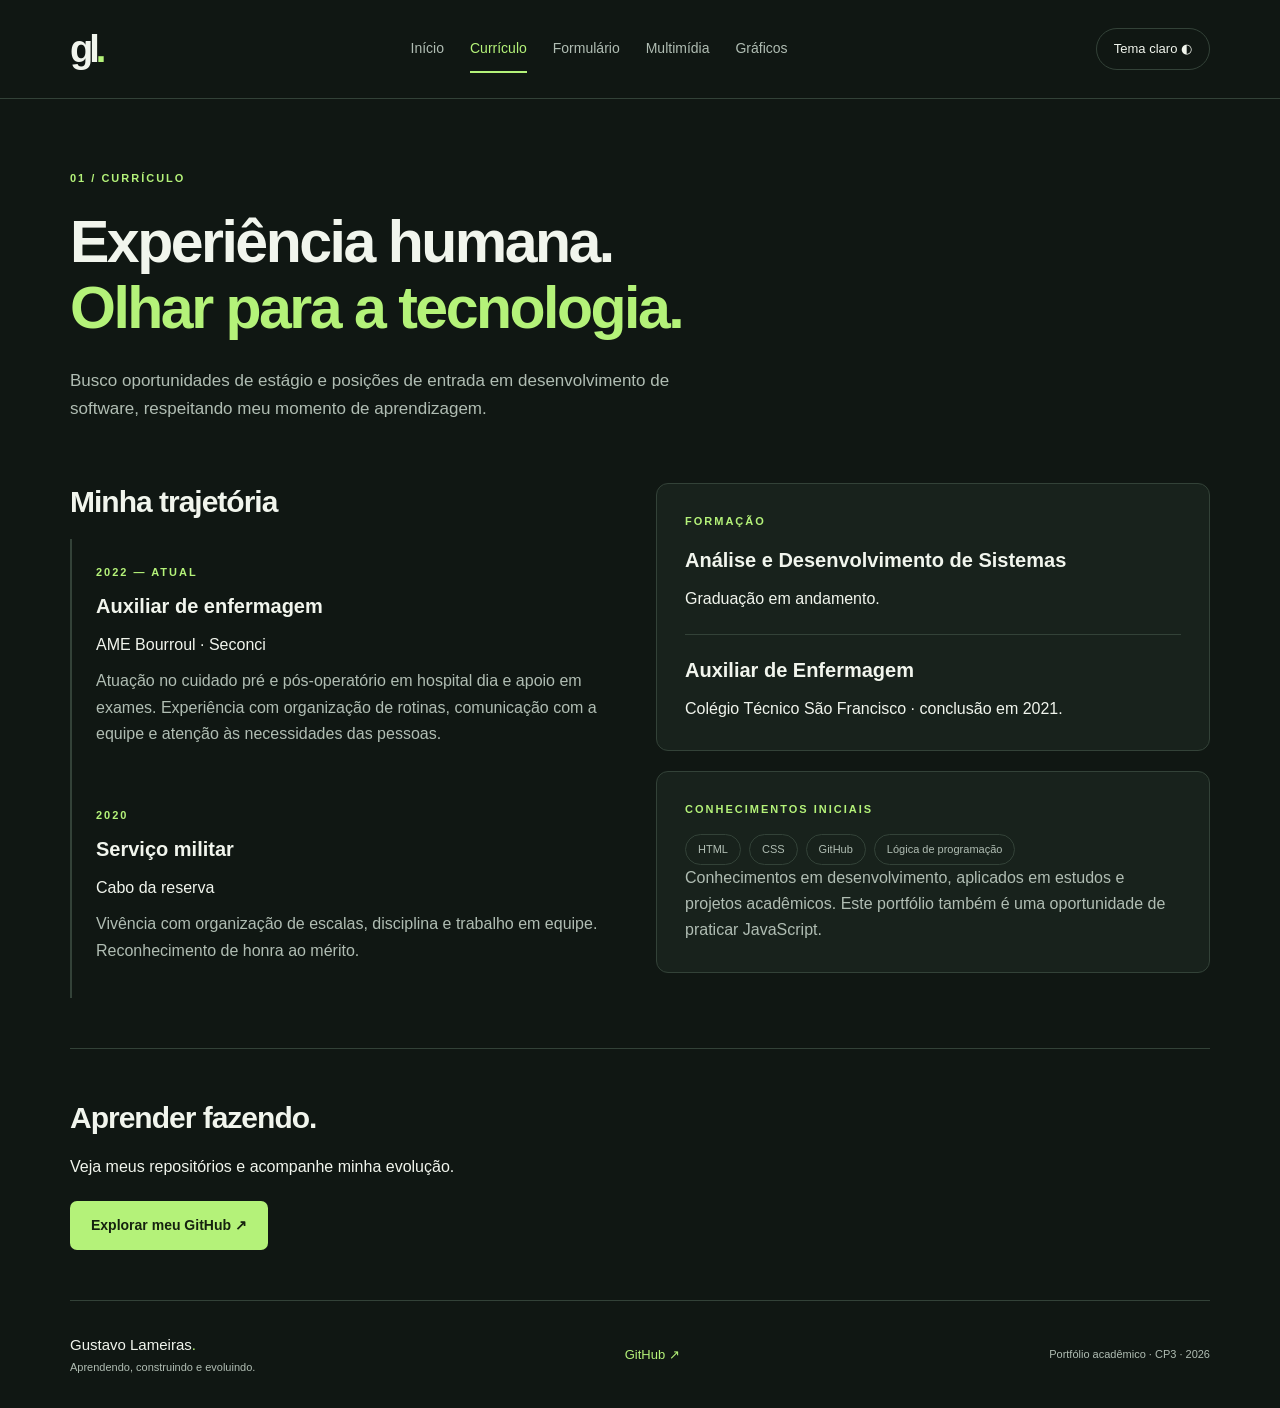
==== curriculo.html @ 5cb18501 "Construir cinco páginas responsivas com navegação e conteúdo acessível" ====
<!DOCTYPE html>
<html lang="pt-BR"><head><meta charset="UTF-8"><meta name="viewport" content="width=device-width, initial-scale=1.0"><meta name="description" content="Portfólio acadêmico de Gustavo Lameiras: trajetória, estudos e experiências em desenvolvimento web."><meta name="color-scheme" content="dark light"><title>Currículo | Gustavo Lameiras</title><link rel="icon" href="assets/favicon.svg" type="image/svg+xml"><link rel="stylesheet" href="css/estilos.css"><script src="js/scripts.js" defer></script></head>
<body><a class="skip" href="#conteudo">Pular para o conteúdo</a><header class="site-header"><div class="wrap header-inner"><a class="brand" href="index.html" aria-label="Gustavo Lameiras, início">gl<span>.</span></a><nav aria-label="Menu principal"><a href="index.html" >Início</a><a href="curriculo.html" aria-current="page">Currículo</a><a href="formulario.html" >Formulário</a><a href="multimidia.html" >Multimídia</a><a href="graficos.html" >Gráficos</a></nav><button id="tema" class="theme" type="button" aria-pressed="false">Tema claro ◐</button></div></header><main id="conteudo" class="wrap"><section class="page-intro"><p class="eyebrow">01 / CURRÍCULO</p><h1>Experiência humana.<br><em>Olhar para a tecnologia.</em></h1><p class="lead">Busco oportunidades de estágio e posições de entrada em desenvolvimento de software, respeitando meu momento de aprendizagem.</p></section><div class="two-columns"><section><h2>Minha trajetória</h2><article class="timeline"><p class="eyebrow">2022 — ATUAL</p><h3>Auxiliar de enfermagem</h3><p>AME Bourroul · Seconci</p><p class="muted">Atuação no cuidado pré e pós-operatório em hospital dia e apoio em exames. Experiência com organização de rotinas, comunicação com a equipe e atenção às necessidades das pessoas.</p></article><article class="timeline"><p class="eyebrow">2020</p><h3>Serviço militar</h3><p>Cabo da reserva</p><p class="muted">Vivência com organização de escalas, disciplina e trabalho em equipe. Reconhecimento de honra ao mérito.</p></article></section><aside><section class="panel"><p class="eyebrow">FORMAÇÃO</p><h3>Análise e Desenvolvimento de Sistemas</h3><p>Graduação em andamento.</p><hr><h3>Auxiliar de Enfermagem</h3><p>Colégio Técnico São Francisco · conclusão em 2021.</p></section><section class="panel"><p class="eyebrow">CONHECIMENTOS INICIAIS</p><div class="tags"><span>HTML</span><span>CSS</span><span>GitHub</span><span>Lógica de programação</span></div><p class="muted">Conhecimentos em desenvolvimento, aplicados em estudos e projetos acadêmicos. Este portfólio também é uma oportunidade de praticar JavaScript.</p></section></aside></div><section class="callout"><h2>Aprender fazendo.</h2><p>Veja meus repositórios e acompanhe minha evolução.</p><a class="button" href="https://github.com/glameiras" target="_blank" rel="noopener noreferrer">Explorar meu GitHub ↗</a></section></main><footer class="wrap footer"><span>Gustavo Lameiras<span class="accent">.</span><small>Aprendendo, construindo e evoluindo.</small></span><a href="https://github.com/glameiras" target="_blank" rel="noopener noreferrer">GitHub ↗</a><small>Portfólio acadêmico · CP3 · 2026</small></footer><p id="storage-status" class="wrap muted" role="status"></p></body></html>
---- css/estilos.css ----
/* Paleta compartilhada por todas as páginas. */
:root{color-scheme:dark;--bg:#101713;--surface:#18221c;--text:#f1f5ed;--muted:#b0bdb3;--accent:#b4f279;--line:#334238;--button-text:#15220f;--error:#ffaaa3}
:root[data-tema="claro"]{color-scheme:light;--bg:#f5f7f0;--surface:#fff;--text:#19251c;--muted:#526354;--accent:#32651c;--line:#d0dbcb;--button-text:#fff;--error:#a52323}
*{box-sizing:border-box}body{margin:0;background:var(--bg);color:var(--text);font-family:Arial,Helvetica,sans-serif;line-height:1.65}a{color:inherit;text-decoration:none}button,input,textarea,select{font:inherit}button,a,input,textarea,select{-webkit-tap-highlight-color:transparent}a:focus-visible,button:focus-visible,input:focus-visible,textarea:focus-visible,select:focus-visible{outline:3px solid var(--accent);outline-offset:5px}button{cursor:pointer}.wrap{width:min(1140px,calc(100% - 64px));margin:auto}.site-header{border-bottom:1px solid var(--line)}.header-inner{min-height:98px;display:flex;align-items:center;gap:40px}.brand{font-size:38px;letter-spacing:-4px;font-weight:800}.brand span,.accent{color:var(--accent)}nav{display:flex;gap:26px;flex:1;justify-content:center}nav a{color:var(--muted);font-size:14px;padding:10px 0}nav a:hover,nav a[aria-current]{color:var(--accent)}nav a[aria-current]{box-shadow:0 2px var(--accent)}.theme{border:1px solid var(--line);background:transparent;color:var(--text);border-radius:30px;padding:9px 17px;font-size:13px;white-space:nowrap}.hero{padding:90px 0 76px;display:grid;grid-template-columns:1.45fr 1fr;gap:50px;align-items:center}.eyebrow{font-size:11px;font-weight:700;letter-spacing:2px;color:var(--accent);margin:0 0 22px}.dot{display:inline-block;width:7px;height:7px;background:var(--accent);border-radius:50%;margin-right:7px}h1{font-size:clamp(36px,4.7vw,59px);line-height:1.12;letter-spacing:-2.5px;margin:0 0 26px}h1 em{font-style:normal;color:var(--accent)}h2{font-size:30px;line-height:1.25;letter-spacing:-1px;margin:0 0 18px}h3{font-size:20px;line-height:1.35;margin:12px 0}p{margin:0 0 20px}.lead{font-size:17px;color:var(--muted);max-width:650px}.actions{display:flex;gap:23px;align-items:center;margin:30px 0;flex-wrap:wrap}.button{display:inline-block;background:var(--accent);color:var(--button-text);border:0;padding:13px 21px;border-radius:7px;font-weight:700;font-size:14px}.button:hover{filter:brightness(.92)}.text-link{font-size:14px;font-weight:700;border-bottom:1px solid var(--line);padding:5px 0}.tags{display:flex;gap:8px;flex-wrap:wrap}.tags span{font-size:11px;color:var(--muted);border:1px solid var(--line);padding:5px 12px;border-radius:30px}.code-card{background:var(--surface);border:1px solid var(--line);border-radius:14px;box-shadow:15px 15px 0 color-mix(in srgb,var(--accent) 5%,transparent);transform:rotate(2deg);overflow:hidden}.code-top,.code-bottom{padding:16px 22px;font-size:11px;color:var(--muted)}.code-top{border-bottom:1px solid var(--line);display:flex;gap:25px}.code-top span{letter-spacing:3px;color:var(--accent)}pre{font-size:12px;line-height:2;padding:22px;margin:0;white-space:pre-wrap}.code-bottom{border-top:1px solid var(--line)}.muted{color:var(--muted)}.section{padding:48px 0}.section-heading{display:flex;justify-content:space-between;align-items:end;gap:28px}.section-heading .eyebrow{margin-bottom:12px}.section-heading>p{font-size:13px}.cards{display:grid;grid-template-columns:repeat(3,1fr);gap:18px;margin-top:24px}.card,.panel{background:var(--surface);border:1px solid var(--line);border-radius:12px;padding:28px}.card{transition:transform .2s,border-color .2s}.card:hover{transform:translateY(-4px);border-color:var(--accent)}.card p{color:var(--muted);font-size:14px;margin-bottom:0}.number{display:block;color:var(--accent);font-size:13px;margin-bottom:28px}.callout{border-top:1px solid var(--line);padding:50px 0;margin-top:40px}.footer{border-top:1px solid var(--line);padding:32px 0;display:flex;align-items:center;justify-content:space-between;gap:24px;font-size:15px}.footer small{display:block;font-size:11px;color:var(--muted)}.footer a{color:var(--accent);font-size:13px}.page-intro{padding:70px 0 40px}.two-columns{display:grid;grid-template-columns:1fr 1fr;gap:32px;margin-bottom:50px}.panel+.panel{margin-top:20px}.panel .eyebrow{margin-bottom:16px}.panel p:last-child{margin-bottom:0}.timeline{padding:24px 0 24px 24px;border-left:2px solid var(--line)}.timeline .eyebrow{margin-bottom:12px}.timeline p{margin-bottom:10px}hr{border:0;border-top:1px solid var(--line);margin:22px 0}.form-layout{grid-template-columns:1.3fr 1fr}.form-layout>aside{padding:30px}.small-note{padding-top:30px;margin-top:32px;border-top:1px solid var(--line);font-size:14px;color:var(--muted)}label{display:block;font-size:14px;font-weight:700;margin:18px 0 7px}input,select,textarea{display:block;width:100%;border:1px solid var(--line);border-radius:6px;background:var(--bg);color:var(--text);padding:12px}textarea{resize:vertical}input::placeholder,textarea::placeholder{color:var(--muted)}.error{display:block;color:var(--error);font-size:13px;min-height:22px}form button{margin-top:18px}#form-feedback{margin-top:18px}#form-feedback.success{color:var(--accent)}#form-feedback.failure{color:var(--error)}[aria-invalid="true"]{border-color:var(--error)}.art{margin:0 0 32px;padding:18px}.art img{display:block;width:100%;height:auto;border-radius:8px}figcaption{font-size:12px;color:var(--muted);padding:12px 8px 0}#som-status{font-size:13px;color:var(--muted);margin-top:18px}.bar-chart,canvas{width:100%;height:auto;display:block}.table-scroll{overflow-x:auto}table{border-collapse:collapse;width:100%;font-size:14px}caption{text-align:left;color:var(--muted);margin:12px 0 20px}th,td{text-align:left;border-bottom:1px solid var(--line);padding:16px}thead,tfoot{background:var(--surface)}.skip{position:absolute;left:20px;top:-100px;background:var(--accent);color:var(--button-text);padding:12px;z-index:10}.skip:focus{top:10px}#storage-status{font-size:12px}
@media(max-width:900px){.header-inner{gap:18px;flex-wrap:wrap;padding:18px 0}.brand{margin-right:auto}nav{order:3;flex-basis:100%;justify-content:space-between;gap:12px}.hero{grid-template-columns:1fr;padding-top:50px}.code-card{transform:none;max-width:560px;width:100%}.section-heading{display:block}.two-columns{gap:20px}.form-layout>aside{padding:10px}.cards{gap:12px}.card{padding:22px}}
@media(max-width:600px){.wrap{width:calc(100% - 36px)}nav{flex-wrap:wrap;justify-content:flex-start;gap:6px 19px}nav a{font-size:13px}.hero{gap:32px;padding-bottom:20px}h1{letter-spacing:-1.4px}h2{font-size:26px}.cards,.two-columns{grid-template-columns:1fr}.card{padding:24px}.number{margin-bottom:15px}.page-intro{padding-top:42px}.panel{padding:22px}.footer{align-items:flex-start;flex-wrap:wrap}.footer>small{flex-basis:100%}.section{padding:28px 0}.form-layout>aside{padding:12px 0}th,td{padding:12px;min-width:100px}}
@media(prefers-reduced-motion:reduce){*{transition:none!important;scroll-behavior:auto!important}}
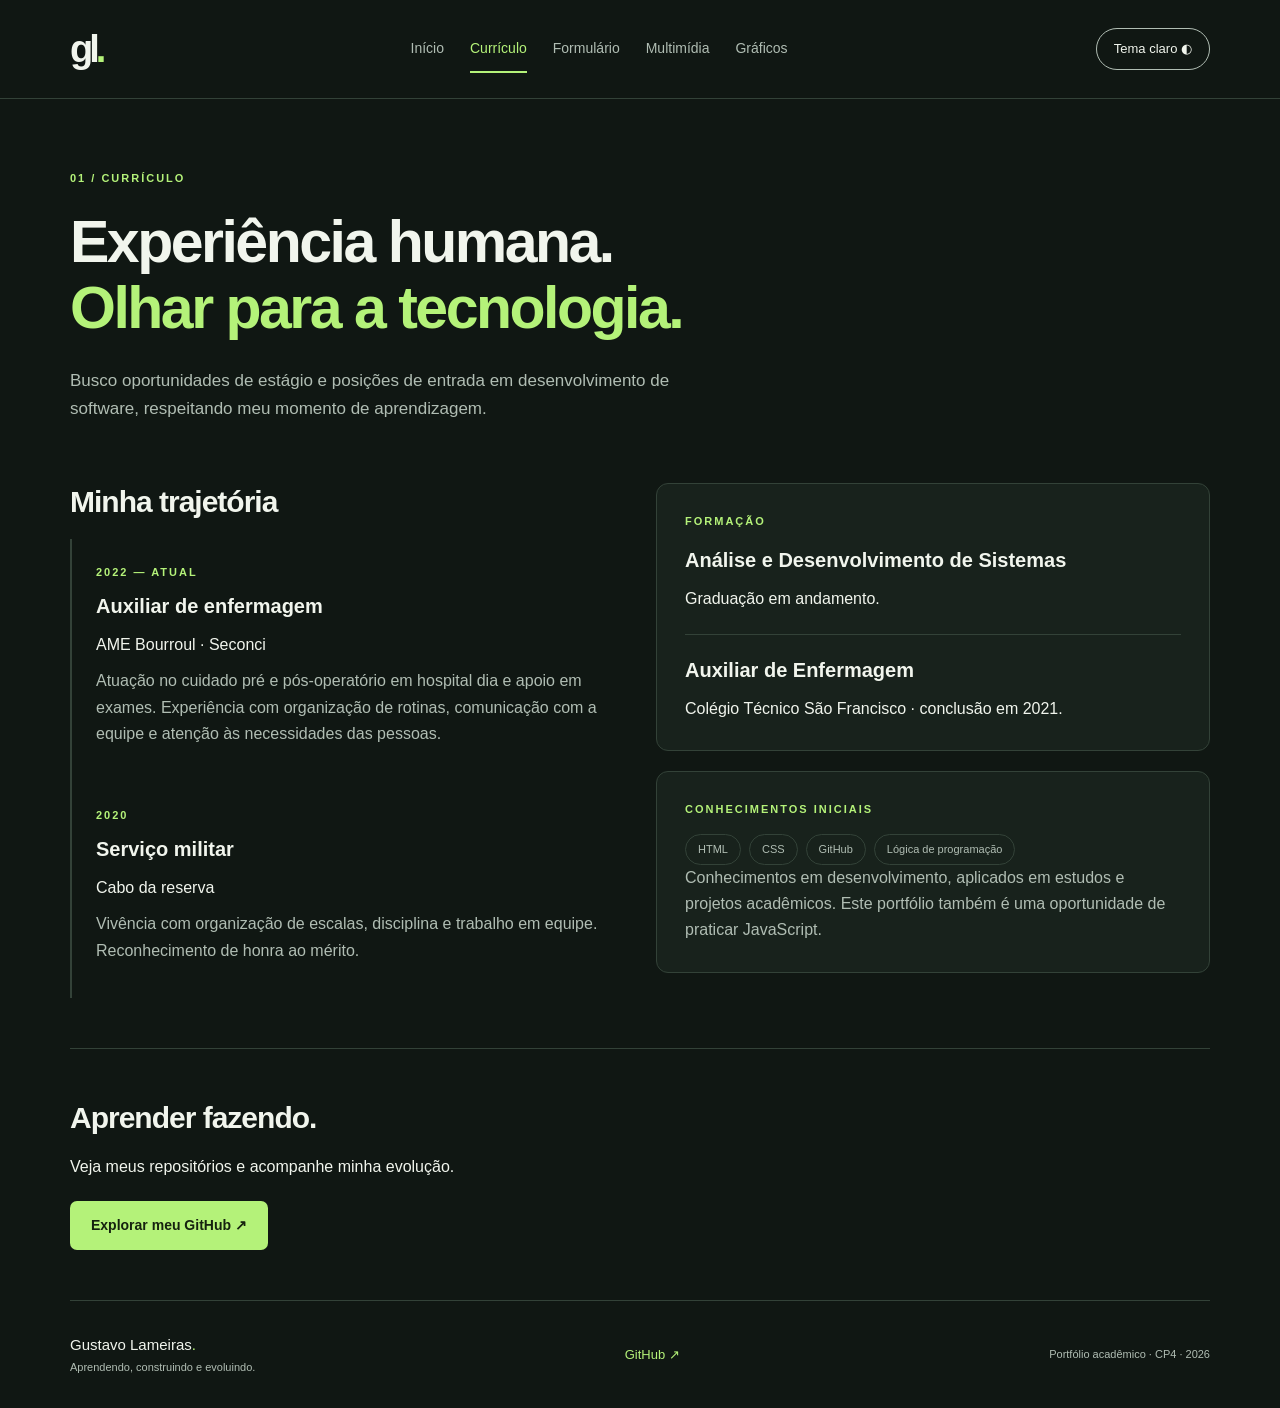
==== commit 095f4a34: "feat: consolidar CP4 com grid Bootstrap, acessibilidade e roteiro de vídeo" ====
--- a/curriculo.html
+++ b/curriculo.html
@@ -1,3 +1,92 @@
 <!DOCTYPE html>
-<html lang="pt-BR"><head><meta charset="UTF-8"><meta name="viewport" content="width=device-width, initial-scale=1.0"><meta name="description" content="Portfólio acadêmico de Gustavo Lameiras: trajetória, estudos e experiências em desenvolvimento web."><meta name="color-scheme" content="dark light"><title>Currículo | Gustavo Lameiras</title><link rel="icon" href="assets/favicon.svg" type="image/svg+xml"><link rel="stylesheet" href="css/estilos.css"><script src="js/scripts.js" defer></script></head>
-<body><a class="skip" href="#conteudo">Pular para o conteúdo</a><header class="site-header"><div class="wrap header-inner"><a class="brand" href="index.html" aria-label="Gustavo Lameiras, início">gl<span>.</span></a><nav aria-label="Menu principal"><a href="index.html" >Início</a><a href="curriculo.html" aria-current="page">Currículo</a><a href="formulario.html" >Formulário</a><a href="multimidia.html" >Multimídia</a><a href="graficos.html" >Gráficos</a></nav><button id="tema" class="theme" type="button" aria-pressed="false">Tema claro ◐</button></div></header><main id="conteudo" class="wrap"><section class="page-intro"><p class="eyebrow">01 / CURRÍCULO</p><h1>Experiência humana.<br><em>Olhar para a tecnologia.</em></h1><p class="lead">Busco oportunidades de estágio e posições de entrada em desenvolvimento de software, respeitando meu momento de aprendizagem.</p></section><div class="two-columns"><section><h2>Minha trajetória</h2><article class="timeline"><p class="eyebrow">2022 — ATUAL</p><h3>Auxiliar de enfermagem</h3><p>AME Bourroul · Seconci</p><p class="muted">Atuação no cuidado pré e pós-operatório em hospital dia e apoio em exames. Experiência com organização de rotinas, comunicação com a equipe e atenção às necessidades das pessoas.</p></article><article class="timeline"><p class="eyebrow">2020</p><h3>Serviço militar</h3><p>Cabo da reserva</p><p class="muted">Vivência com organização de escalas, disciplina e trabalho em equipe. Reconhecimento de honra ao mérito.</p></article></section><aside><section class="panel"><p class="eyebrow">FORMAÇÃO</p><h3>Análise e Desenvolvimento de Sistemas</h3><p>Graduação em andamento.</p><hr><h3>Auxiliar de Enfermagem</h3><p>Colégio Técnico São Francisco · conclusão em 2021.</p></section><section class="panel"><p class="eyebrow">CONHECIMENTOS INICIAIS</p><div class="tags"><span>HTML</span><span>CSS</span><span>GitHub</span><span>Lógica de programação</span></div><p class="muted">Conhecimentos em desenvolvimento, aplicados em estudos e projetos acadêmicos. Este portfólio também é uma oportunidade de praticar JavaScript.</p></section></aside></div><section class="callout"><h2>Aprender fazendo.</h2><p>Veja meus repositórios e acompanhe minha evolução.</p><a class="button" href="https://github.com/glameiras" target="_blank" rel="noopener noreferrer">Explorar meu GitHub ↗</a></section></main><footer class="wrap footer"><span>Gustavo Lameiras<span class="accent">.</span><small>Aprendendo, construindo e evoluindo.</small></span><a href="https://github.com/glameiras" target="_blank" rel="noopener noreferrer">GitHub ↗</a><small>Portfólio acadêmico · CP3 · 2026</small></footer><p id="storage-status" class="wrap muted" role="status"></p></body></html>+<html lang="pt-BR">
+<head>
+<meta charset="UTF-8">
+<meta name="viewport" content="width=device-width, initial-scale=1.0">
+<meta name="description" content="Portfólio acadêmico de Gustavo Lameiras: trajetória, estudos e experiências em desenvolvimento web.">
+<meta name="color-scheme" content="dark light">
+<title>Currículo | Gustavo Lameiras</title>
+<link rel="icon" href="assets/favicon.svg" type="image/svg+xml">
+<link rel="stylesheet" href="css/vendor/bootstrap-grid.min.css">
+<link rel="stylesheet" href="css/estilos.css">
+<script src="js/scripts.js" defer>
+</script>
+</head>
+<body>
+<a class="skip" href="#conteudo">Pular para o conteúdo</a>
+<header class="site-header">
+<div class="wrap header-inner">
+<a class="brand" href="index.html" aria-label="Gustavo Lameiras, início">gl<span>.</span>
+</a>
+<nav aria-label="Menu principal">
+<a href="index.html" >Início</a>
+<a href="curriculo.html" aria-current="page">Currículo</a>
+<a href="formulario.html" >Formulário</a>
+<a href="multimidia.html" >Multimídia</a>
+<a href="graficos.html" >Gráficos</a>
+</nav>
+<button id="tema" class="theme" type="button" aria-pressed="false">Tema claro ◐</button>
+</div>
+</header>
+<main tabindex="-1" id="conteudo" class="wrap">
+<section class="page-intro">
+<p class="eyebrow">01 / CURRÍCULO</p>
+<h1>Experiência humana.<br>
+<em>Olhar para a tecnologia.</em>
+</h1>
+<p class="lead">Busco oportunidades de estágio e posições de entrada em desenvolvimento de software, respeitando meu momento de aprendizagem.</p>
+</section>
+<div class="two-columns">
+<section>
+<h2>Minha trajetória</h2>
+<article class="timeline">
+<p class="eyebrow">2022 — ATUAL</p>
+<h3>Auxiliar de enfermagem</h3>
+<p>AME Bourroul · Seconci</p>
+<p class="muted">Atuação no cuidado pré e pós-operatório em hospital dia e apoio em exames. Experiência com organização de rotinas, comunicação com a equipe e atenção às necessidades das pessoas.</p>
+</article>
+<article class="timeline">
+<p class="eyebrow">2020</p>
+<h3>Serviço militar</h3>
+<p>Cabo da reserva</p>
+<p class="muted">Vivência com organização de escalas, disciplina e trabalho em equipe. Reconhecimento de honra ao mérito.</p>
+</article>
+</section>
+<aside>
+<section class="panel">
+<p class="eyebrow">FORMAÇÃO</p>
+<h3>Análise e Desenvolvimento de Sistemas</h3>
+<p>Graduação em andamento.</p>
+<hr>
+<h3>Auxiliar de Enfermagem</h3>
+<p>Colégio Técnico São Francisco · conclusão em 2021.</p>
+</section>
+<section class="panel">
+<p class="eyebrow">CONHECIMENTOS INICIAIS</p>
+<div class="tags">
+<span>HTML</span>
+<span>CSS</span>
+<span>GitHub</span>
+<span>Lógica de programação</span>
+</div>
+<p class="muted">Conhecimentos em desenvolvimento, aplicados em estudos e projetos acadêmicos. Este portfólio também é uma oportunidade de praticar JavaScript.</p>
+</section>
+</aside>
+</div>
+<section class="callout">
+<h2>Aprender fazendo.</h2>
+<p>Veja meus repositórios e acompanhe minha evolução.</p>
+<a class="button" href="https://github.com/glameiras" target="_blank" rel="noopener noreferrer">Explorar meu GitHub ↗</a>
+</section>
+</main>
+<footer class="wrap footer">
+<span>Gustavo Lameiras<span class="accent">.</span>
+<small>Aprendendo, construindo e evoluindo.</small>
+</span>
+<a href="https://github.com/glameiras" target="_blank" rel="noopener noreferrer">GitHub ↗</a>
+<small>Portfólio acadêmico · CP4 · 2026</small>
+</footer>
+<p id="storage-status" class="wrap muted" role="status">
+</p>
+</body>
+</html>
--- a/css/estilos.css
+++ b/css/estilos.css
@@ -1,7 +1,136 @@
 /* Paleta compartilhada por todas as páginas. */
 :root{color-scheme:dark;--bg:#101713;--surface:#18221c;--text:#f1f5ed;--muted:#b0bdb3;--accent:#b4f279;--line:#334238;--button-text:#15220f;--error:#ffaaa3}
+
 :root[data-tema="claro"]{color-scheme:light;--bg:#f5f7f0;--surface:#fff;--text:#19251c;--muted:#526354;--accent:#32651c;--line:#d0dbcb;--button-text:#fff;--error:#a52323}
-*{box-sizing:border-box}body{margin:0;background:var(--bg);color:var(--text);font-family:Arial,Helvetica,sans-serif;line-height:1.65}a{color:inherit;text-decoration:none}button,input,textarea,select{font:inherit}button,a,input,textarea,select{-webkit-tap-highlight-color:transparent}a:focus-visible,button:focus-visible,input:focus-visible,textarea:focus-visible,select:focus-visible{outline:3px solid var(--accent);outline-offset:5px}button{cursor:pointer}.wrap{width:min(1140px,calc(100% - 64px));margin:auto}.site-header{border-bottom:1px solid var(--line)}.header-inner{min-height:98px;display:flex;align-items:center;gap:40px}.brand{font-size:38px;letter-spacing:-4px;font-weight:800}.brand span,.accent{color:var(--accent)}nav{display:flex;gap:26px;flex:1;justify-content:center}nav a{color:var(--muted);font-size:14px;padding:10px 0}nav a:hover,nav a[aria-current]{color:var(--accent)}nav a[aria-current]{box-shadow:0 2px var(--accent)}.theme{border:1px solid var(--line);background:transparent;color:var(--text);border-radius:30px;padding:9px 17px;font-size:13px;white-space:nowrap}.hero{padding:90px 0 76px;display:grid;grid-template-columns:1.45fr 1fr;gap:50px;align-items:center}.eyebrow{font-size:11px;font-weight:700;letter-spacing:2px;color:var(--accent);margin:0 0 22px}.dot{display:inline-block;width:7px;height:7px;background:var(--accent);border-radius:50%;margin-right:7px}h1{font-size:clamp(36px,4.7vw,59px);line-height:1.12;letter-spacing:-2.5px;margin:0 0 26px}h1 em{font-style:normal;color:var(--accent)}h2{font-size:30px;line-height:1.25;letter-spacing:-1px;margin:0 0 18px}h3{font-size:20px;line-height:1.35;margin:12px 0}p{margin:0 0 20px}.lead{font-size:17px;color:var(--muted);max-width:650px}.actions{display:flex;gap:23px;align-items:center;margin:30px 0;flex-wrap:wrap}.button{display:inline-block;background:var(--accent);color:var(--button-text);border:0;padding:13px 21px;border-radius:7px;font-weight:700;font-size:14px}.button:hover{filter:brightness(.92)}.text-link{font-size:14px;font-weight:700;border-bottom:1px solid var(--line);padding:5px 0}.tags{display:flex;gap:8px;flex-wrap:wrap}.tags span{font-size:11px;color:var(--muted);border:1px solid var(--line);padding:5px 12px;border-radius:30px}.code-card{background:var(--surface);border:1px solid var(--line);border-radius:14px;box-shadow:15px 15px 0 color-mix(in srgb,var(--accent) 5%,transparent);transform:rotate(2deg);overflow:hidden}.code-top,.code-bottom{padding:16px 22px;font-size:11px;color:var(--muted)}.code-top{border-bottom:1px solid var(--line);display:flex;gap:25px}.code-top span{letter-spacing:3px;color:var(--accent)}pre{font-size:12px;line-height:2;padding:22px;margin:0;white-space:pre-wrap}.code-bottom{border-top:1px solid var(--line)}.muted{color:var(--muted)}.section{padding:48px 0}.section-heading{display:flex;justify-content:space-between;align-items:end;gap:28px}.section-heading .eyebrow{margin-bottom:12px}.section-heading>p{font-size:13px}.cards{display:grid;grid-template-columns:repeat(3,1fr);gap:18px;margin-top:24px}.card,.panel{background:var(--surface);border:1px solid var(--line);border-radius:12px;padding:28px}.card{transition:transform .2s,border-color .2s}.card:hover{transform:translateY(-4px);border-color:var(--accent)}.card p{color:var(--muted);font-size:14px;margin-bottom:0}.number{display:block;color:var(--accent);font-size:13px;margin-bottom:28px}.callout{border-top:1px solid var(--line);padding:50px 0;margin-top:40px}.footer{border-top:1px solid var(--line);padding:32px 0;display:flex;align-items:center;justify-content:space-between;gap:24px;font-size:15px}.footer small{display:block;font-size:11px;color:var(--muted)}.footer a{color:var(--accent);font-size:13px}.page-intro{padding:70px 0 40px}.two-columns{display:grid;grid-template-columns:1fr 1fr;gap:32px;margin-bottom:50px}.panel+.panel{margin-top:20px}.panel .eyebrow{margin-bottom:16px}.panel p:last-child{margin-bottom:0}.timeline{padding:24px 0 24px 24px;border-left:2px solid var(--line)}.timeline .eyebrow{margin-bottom:12px}.timeline p{margin-bottom:10px}hr{border:0;border-top:1px solid var(--line);margin:22px 0}.form-layout{grid-template-columns:1.3fr 1fr}.form-layout>aside{padding:30px}.small-note{padding-top:30px;margin-top:32px;border-top:1px solid var(--line);font-size:14px;color:var(--muted)}label{display:block;font-size:14px;font-weight:700;margin:18px 0 7px}input,select,textarea{display:block;width:100%;border:1px solid var(--line);border-radius:6px;background:var(--bg);color:var(--text);padding:12px}textarea{resize:vertical}input::placeholder,textarea::placeholder{color:var(--muted)}.error{display:block;color:var(--error);font-size:13px;min-height:22px}form button{margin-top:18px}#form-feedback{margin-top:18px}#form-feedback.success{color:var(--accent)}#form-feedback.failure{color:var(--error)}[aria-invalid="true"]{border-color:var(--error)}.art{margin:0 0 32px;padding:18px}.art img{display:block;width:100%;height:auto;border-radius:8px}figcaption{font-size:12px;color:var(--muted);padding:12px 8px 0}#som-status{font-size:13px;color:var(--muted);margin-top:18px}.bar-chart,canvas{width:100%;height:auto;display:block}.table-scroll{overflow-x:auto}table{border-collapse:collapse;width:100%;font-size:14px}caption{text-align:left;color:var(--muted);margin:12px 0 20px}th,td{text-align:left;border-bottom:1px solid var(--line);padding:16px}thead,tfoot{background:var(--surface)}.skip{position:absolute;left:20px;top:-100px;background:var(--accent);color:var(--button-text);padding:12px;z-index:10}.skip:focus{top:10px}#storage-status{font-size:12px}
-@media(max-width:900px){.header-inner{gap:18px;flex-wrap:wrap;padding:18px 0}.brand{margin-right:auto}nav{order:3;flex-basis:100%;justify-content:space-between;gap:12px}.hero{grid-template-columns:1fr;padding-top:50px}.code-card{transform:none;max-width:560px;width:100%}.section-heading{display:block}.two-columns{gap:20px}.form-layout>aside{padding:10px}.cards{gap:12px}.card{padding:22px}}
-@media(max-width:600px){.wrap{width:calc(100% - 36px)}nav{flex-wrap:wrap;justify-content:flex-start;gap:6px 19px}nav a{font-size:13px}.hero{gap:32px;padding-bottom:20px}h1{letter-spacing:-1.4px}h2{font-size:26px}.cards,.two-columns{grid-template-columns:1fr}.card{padding:24px}.number{margin-bottom:15px}.page-intro{padding-top:42px}.panel{padding:22px}.footer{align-items:flex-start;flex-wrap:wrap}.footer>small{flex-basis:100%}.section{padding:28px 0}.form-layout>aside{padding:12px 0}th,td{padding:12px;min-width:100px}}
-@media(prefers-reduced-motion:reduce){*{transition:none!important;scroll-behavior:auto!important}}
+
+*{box-sizing:border-box}
+body{margin:0;background:var(--bg);color:var(--text);font-family:Arial,Helvetica,sans-serif;line-height:1.65}
+a{color:inherit;text-decoration:none}
+button,input,textarea,select{font:inherit}
+button,a,input,textarea,select{-webkit-tap-highlight-color:transparent}
+a:focus-visible,button:focus-visible,input:focus-visible,textarea:focus-visible,select:focus-visible{outline:3px solid var(--accent);outline-offset:5px}
+button{cursor:pointer}
+.wrap{width:min(1140px,calc(100% - 64px));margin:auto}
+.site-header{border-bottom:1px solid var(--line)}
+.header-inner{min-height:98px;display:flex;align-items:center;gap:40px}
+.brand{font-size:38px;letter-spacing:-4px;font-weight:800}
+.brand span,.accent{color:var(--accent)}
+nav{display:flex;gap:26px;flex:1;justify-content:center}
+nav a{color:var(--muted);font-size:14px;padding:10px 0}
+nav a:hover,nav a[aria-current]{color:var(--accent)}
+nav a[aria-current]{box-shadow:0 2px var(--accent)}
+.theme{border:1px solid var(--line);background:transparent;color:var(--text);border-radius:30px;padding:9px 17px;font-size:13px;white-space:nowrap}
+.hero{padding:90px 0 76px;display:grid;grid-template-columns:1.45fr 1fr;gap:50px;align-items:center}
+.eyebrow{font-size:11px;font-weight:700;letter-spacing:2px;color:var(--accent);margin:0 0 22px}
+.dot{display:inline-block;width:7px;height:7px;background:var(--accent);border-radius:50%;margin-right:7px}
+h1{font-size:clamp(36px,4.7vw,59px);line-height:1.12;letter-spacing:-2.5px;margin:0 0 26px}
+h1 em{font-style:normal;color:var(--accent)}
+h2{font-size:30px;line-height:1.25;letter-spacing:-1px;margin:0 0 18px}
+h3{font-size:20px;line-height:1.35;margin:12px 0}
+p{margin:0 0 20px}
+.lead{font-size:17px;color:var(--muted);max-width:650px}
+.actions{display:flex;gap:23px;align-items:center;margin:30px 0;flex-wrap:wrap}
+.button{display:inline-block;background:var(--accent);color:var(--button-text);border:0;padding:13px 21px;border-radius:7px;font-weight:700;font-size:14px}
+.button:hover{filter:brightness(.92)}
+.text-link{font-size:14px;font-weight:700;border-bottom:1px solid var(--line);padding:5px 0}
+.tags{display:flex;gap:8px;flex-wrap:wrap}
+.tags span{font-size:11px;color:var(--muted);border:1px solid var(--line);padding:5px 12px;border-radius:30px}
+.code-card{background:var(--surface);border:1px solid var(--line);border-radius:14px;box-shadow:15px 15px 0 color-mix(in srgb,var(--accent) 5%,transparent);transform:rotate(2deg);overflow:hidden}
+.code-top,.code-bottom{padding:16px 22px;font-size:11px;color:var(--muted)}
+.code-top{border-bottom:1px solid var(--line);display:flex;gap:25px}
+.code-top span{letter-spacing:3px;color:var(--accent)}
+pre{font-size:12px;line-height:2;padding:22px;margin:0;white-space:pre-wrap}
+.code-bottom{border-top:1px solid var(--line)}
+.muted{color:var(--muted)}
+.section{padding:48px 0}
+.section-heading{display:flex;justify-content:space-between;align-items:end;gap:28px}
+.section-heading .eyebrow{margin-bottom:12px}
+.section-heading>p{font-size:13px}
+.cards{display:grid;grid-template-columns:repeat(3,1fr);gap:18px;margin-top:24px}
+.card,.panel{background:var(--surface);border:1px solid var(--line);border-radius:12px;padding:28px}
+.card{transition:transform .2s,border-color .2s}
+.card:hover{transform:translateY(-4px);border-color:var(--accent)}
+.card p{color:var(--muted);font-size:14px;margin-bottom:0}
+.number{display:block;color:var(--accent);font-size:13px;margin-bottom:28px}
+.callout{border-top:1px solid var(--line);padding:50px 0;margin-top:40px}
+.footer{border-top:1px solid var(--line);padding:32px 0;display:flex;align-items:center;justify-content:space-between;gap:24px;font-size:15px}
+.footer small{display:block;font-size:11px;color:var(--muted)}
+.footer a{color:var(--accent);font-size:13px}
+.page-intro{padding:70px 0 40px}
+.two-columns{display:grid;grid-template-columns:1fr 1fr;gap:32px;margin-bottom:50px}
+.panel+.panel{margin-top:20px}
+.panel .eyebrow{margin-bottom:16px}
+.panel p:last-child{margin-bottom:0}
+.timeline{padding:24px 0 24px 24px;border-left:2px solid var(--line)}
+.timeline .eyebrow{margin-bottom:12px}
+.timeline p{margin-bottom:10px}
+hr{border:0;border-top:1px solid var(--line);margin:22px 0}
+.form-layout{grid-template-columns:1.3fr 1fr}
+.form-layout>aside{padding:30px}
+.small-note{padding-top:30px;margin-top:32px;border-top:1px solid var(--line);font-size:14px;color:var(--muted)}
+label{display:block;font-size:14px;font-weight:700;margin:18px 0 7px}
+input,select,textarea{display:block;width:100%;border:1px solid var(--line);border-radius:6px;background:var(--bg);color:var(--text);padding:12px}
+textarea{resize:vertical}
+input::placeholder,textarea::placeholder{color:var(--muted)}
+.error{display:block;color:var(--error);font-size:13px;min-height:22px}
+form button{margin-top:18px}
+#form-feedback{margin-top:18px}
+#form-feedback.success{color:var(--accent)}
+#form-feedback.failure{color:var(--error)}
+[aria-invalid="true"]{border-color:var(--error)}
+.art{margin:0 0 32px;padding:18px}
+.art img{display:block;width:100%;height:auto;border-radius:8px}
+figcaption{font-size:12px;color:var(--muted);padding:12px 8px 0}
+#som-status{font-size:13px;color:var(--muted);margin-top:18px}
+.bar-chart,canvas{width:100%;height:auto;display:block}
+.table-scroll{overflow-x:auto}
+table{border-collapse:collapse;width:100%;font-size:14px}
+caption{text-align:left;color:var(--muted);margin:12px 0 20px}
+th,td{text-align:left;border-bottom:1px solid var(--line);padding:16px}
+thead,tfoot{background:var(--surface)}
+.skip{position:absolute;left:20px;top:-100px;background:var(--accent);color:var(--button-text);padding:12px;z-index:10}
+.skip:focus{top:10px}
+#storage-status{font-size:12px}
+
+@media(max-width:900px){.header-inner{gap:18px;flex-wrap:wrap;padding:18px 0}
+.brand{margin-right:auto}
+nav{order:3;flex-basis:100%;justify-content:space-between;gap:12px}
+.hero{grid-template-columns:1fr;padding-top:50px}
+.code-card{transform:none;max-width:560px;width:100%}
+.section-heading{display:block}
+.two-columns{gap:20px}
+.form-layout>aside{padding:10px}
+.cards{gap:12px}
+.card{padding:22px}
+}
+
+@media(max-width:600px){.wrap{width:calc(100% - 36px)}
+nav{flex-wrap:wrap;justify-content:flex-start;gap:6px 19px}
+nav a{font-size:13px}
+.hero{gap:32px;padding-bottom:20px}
+h1{letter-spacing:-1.4px}
+h2{font-size:26px}
+.cards,.two-columns{grid-template-columns:1fr}
+.card{padding:24px}
+.number{margin-bottom:15px}
+.page-intro{padding-top:42px}
+.panel{padding:22px}
+.footer{align-items:flex-start;flex-wrap:wrap}
+.footer>small{flex-basis:100%}
+.section{padding:28px 0}
+.form-layout>aside{padding:12px 0}
+th,td{padding:12px;min-width:100px}
+}
+
+@media(prefers-reduced-motion:reduce){*{transition:none!important;scroll-behavior:auto!important}
+}
+
+
+/* CP4: integração do grid Bootstrap e ajustes de acessibilidade. */
+.portfolio-cards{margin-top:8px}
+.portfolio-cards .card{display:block;height:100%}
+.hero>* , .two-columns>*{min-width:0}
+pre{overflow-wrap:anywhere}
+input,select,textarea,.theme{border-color:var(--muted)}
+#conteudo:focus{outline:none}
+@media(max-width:380px){th,td{padding:8px;min-width:0;overflow-wrap:anywhere}pre{padding:16px;font-size:11px}}
